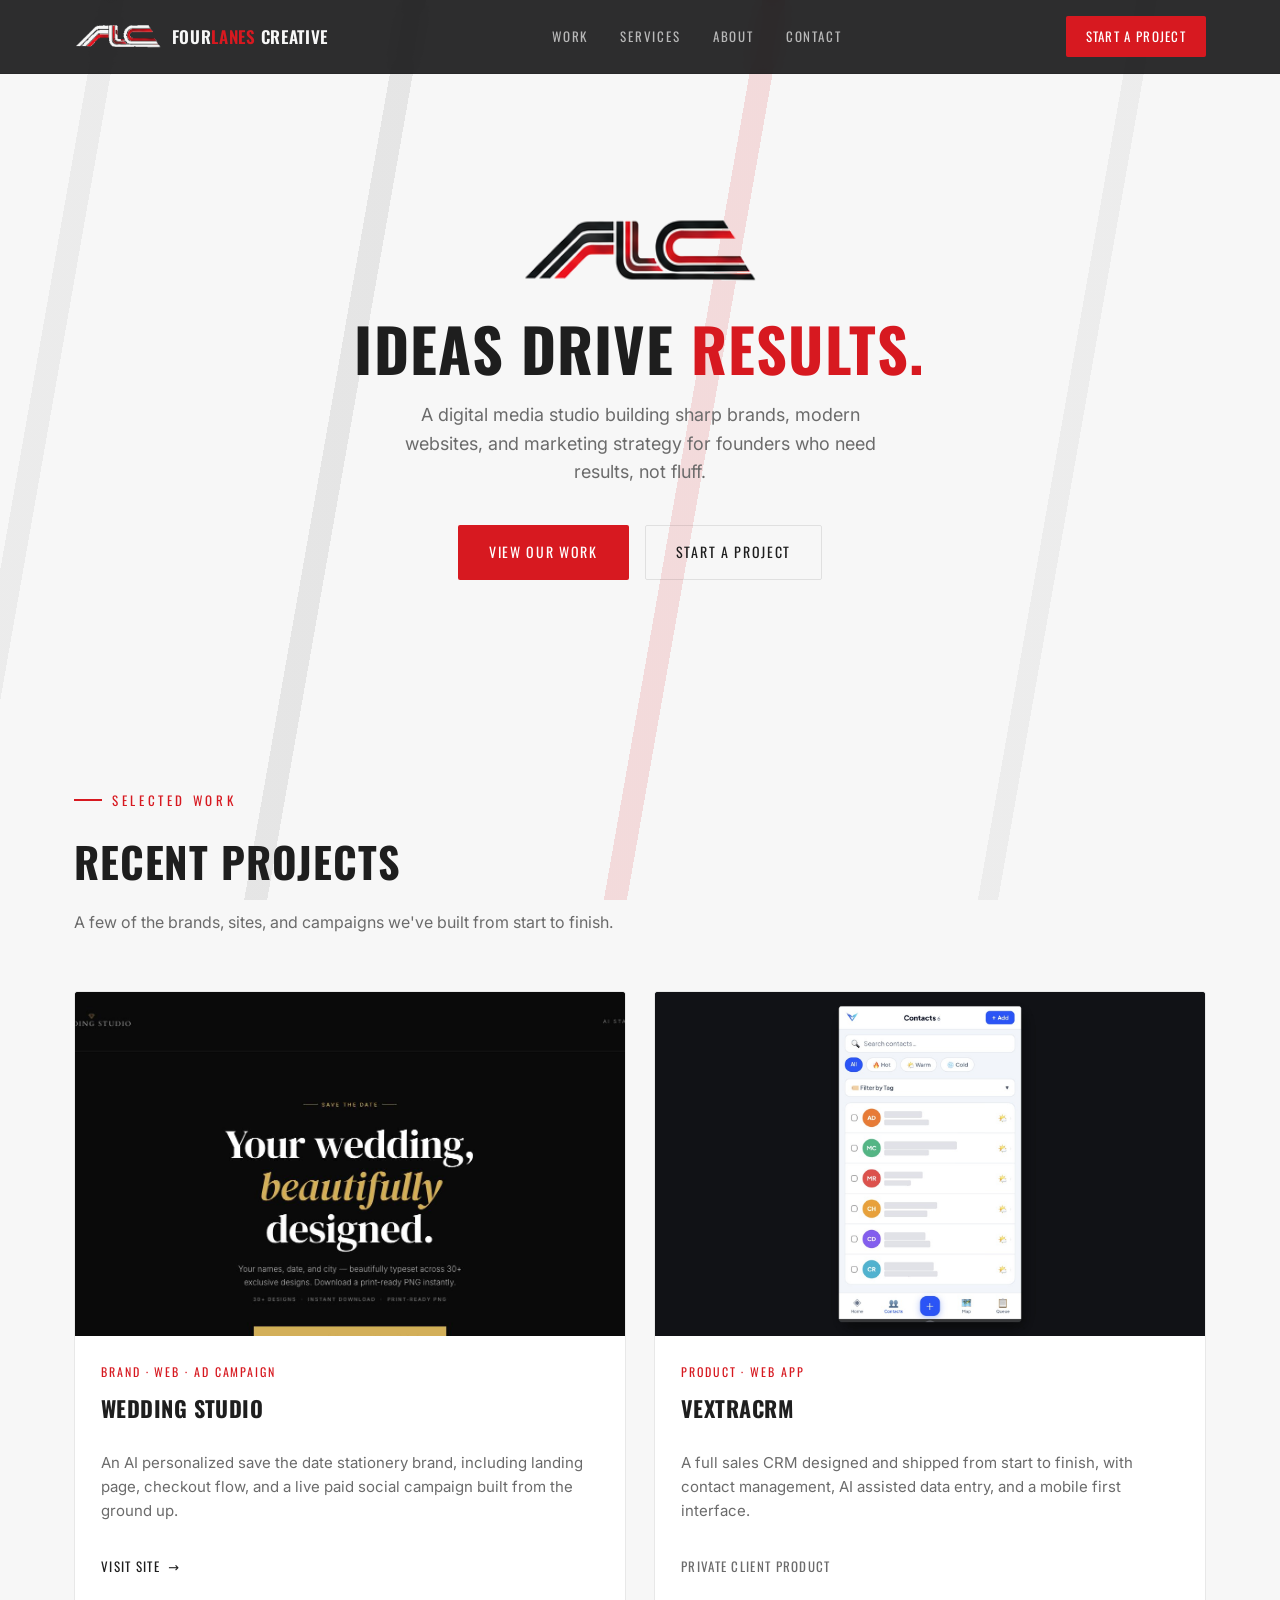
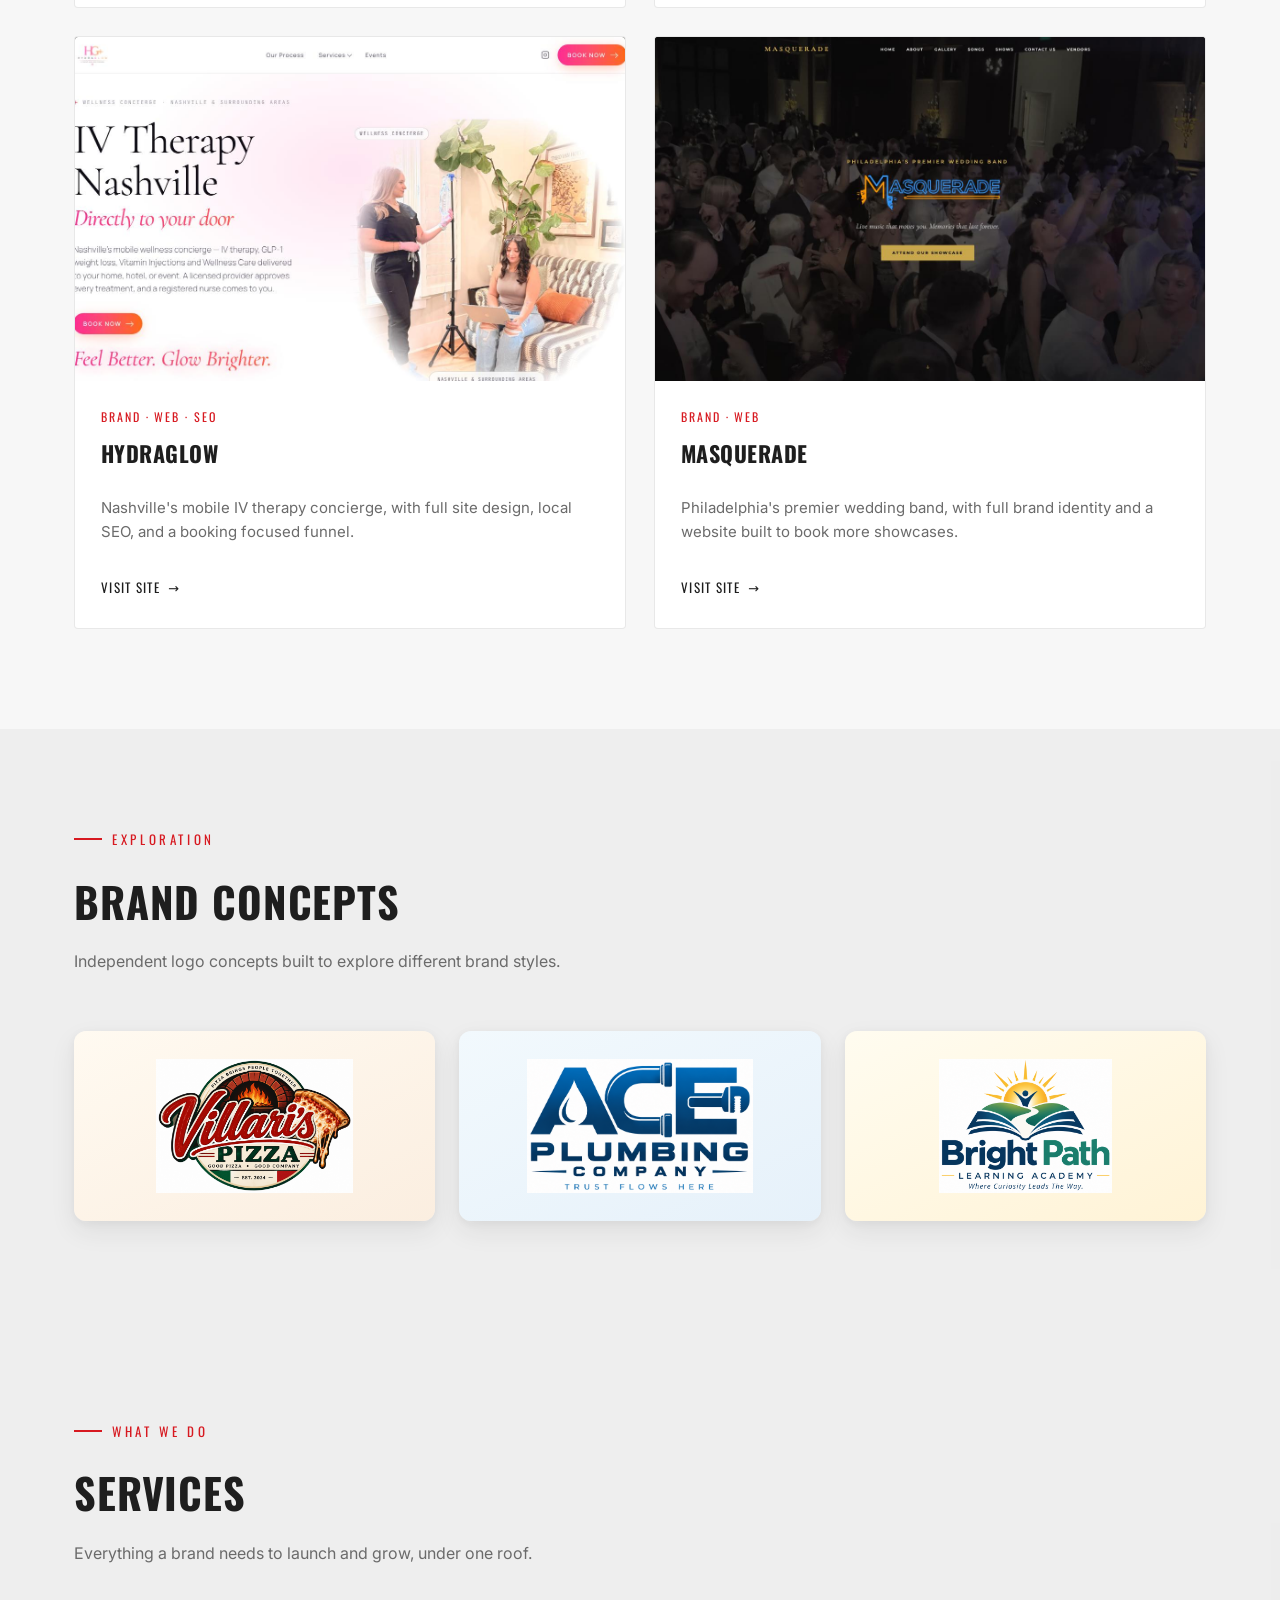
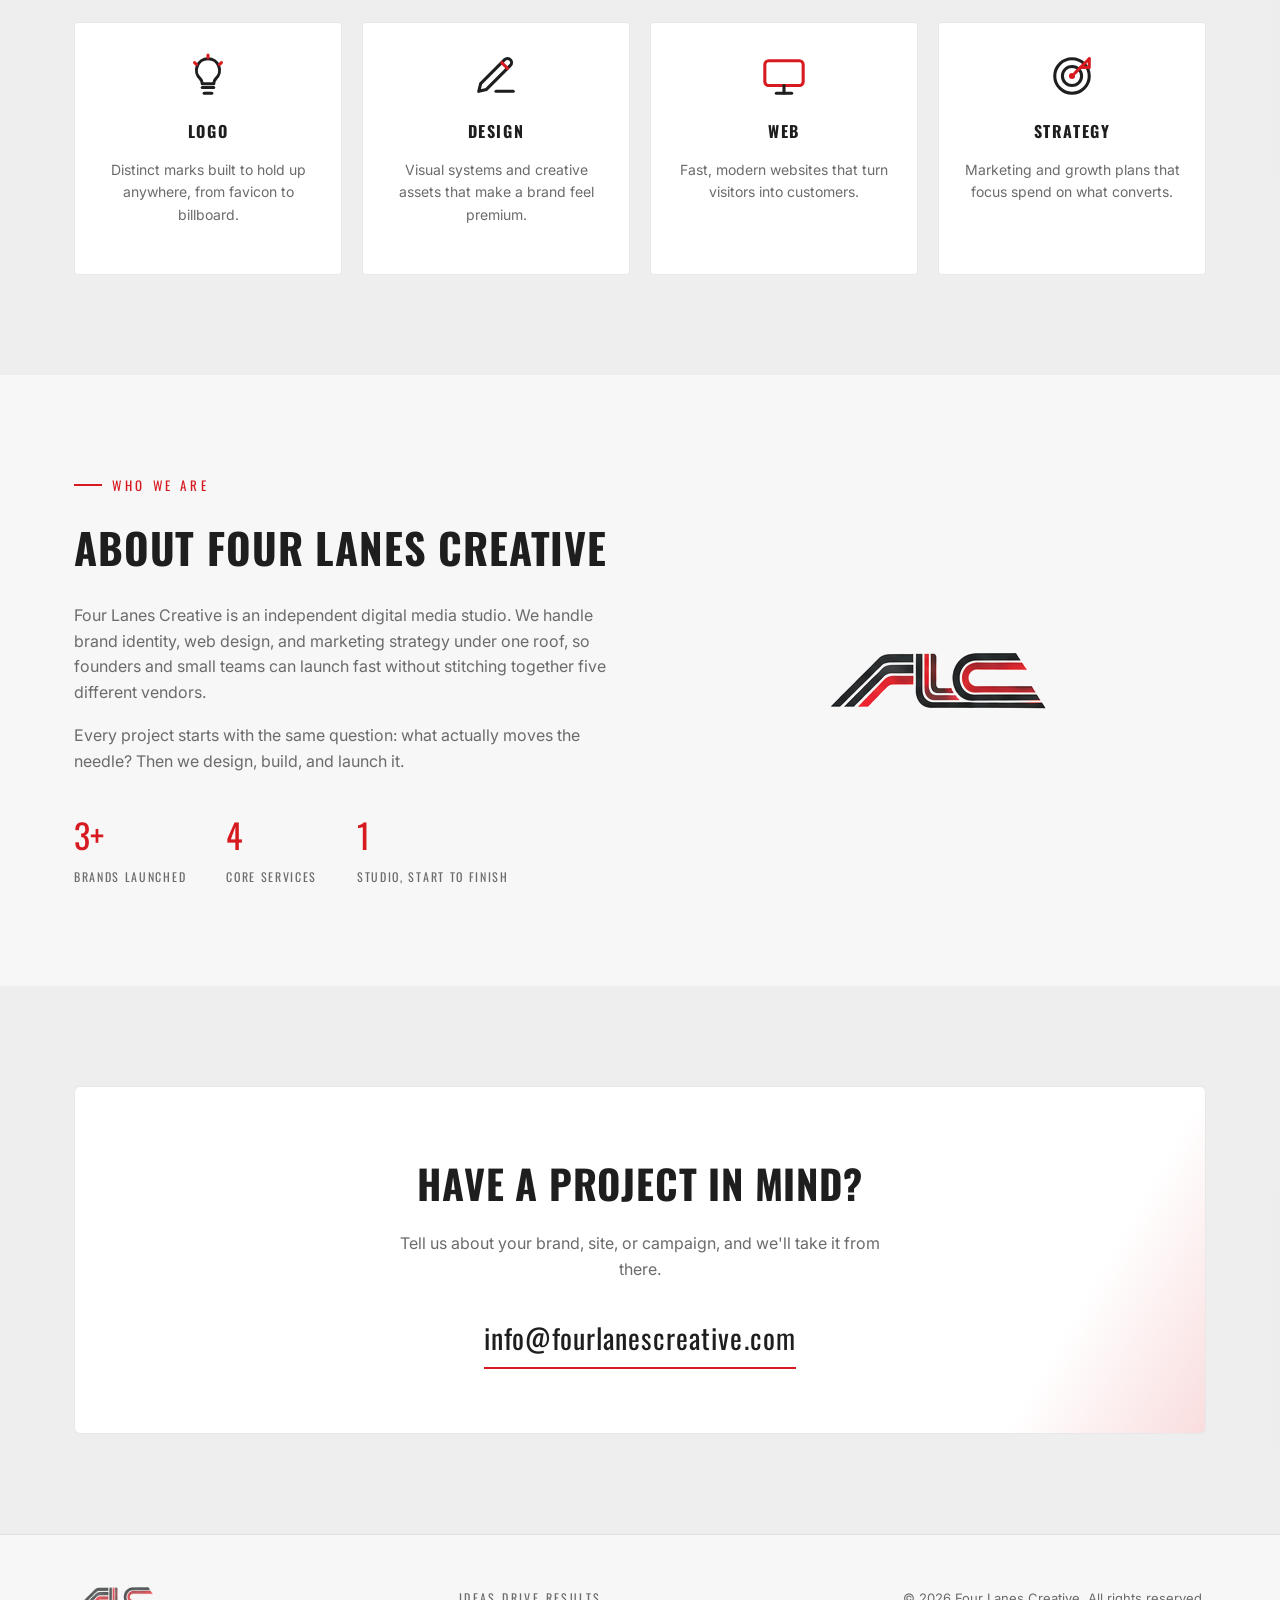
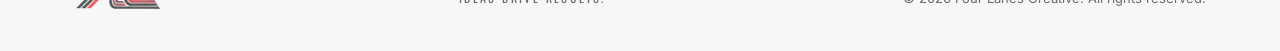
==== index.html @ 7993bea5 "Initial commit: Four Lanes Creative marketing site Static single-page site for the Four Lanes Creati" ====
<!doctype html>
<html lang="en">
<head>
<meta charset="utf-8">
<title>Four Lanes Creative | Brand, Web &amp; Strategy Studio</title>
<meta name="viewport" content="width=device-width,initial-scale=1">
<meta name="description" content="Four Lanes Creative is a digital media studio building sharp brands, modern websites, and marketing strategy that converts, with logo, design, web, and strategy under one roof.">
<link rel="canonical" href="https://fourlanescreative.com/">

<link rel="icon" type="image/png" sizes="512x512" href="/assets/brand/favicon-512.png">
<link rel="icon" type="image/png" sizes="32x32" href="/assets/brand/favicon-32.png">
<link rel="icon" type="image/png" sizes="16x16" href="/assets/brand/favicon-16.png">
<link rel="apple-touch-icon" sizes="180x180" href="/assets/brand/favicon-180.png">

<!-- Open Graph / Facebook, Instagram, iMessage, WhatsApp -->
<meta property="og:type" content="website">
<meta property="og:url" content="https://fourlanescreative.com/">
<meta property="og:site_name" content="Four Lanes Creative">
<meta property="og:title" content="Four Lanes Creative | Brand, Web &amp; Strategy Studio">
<meta property="og:description" content="Ideas drive results. Brand identity, web design, and marketing strategy from a studio built to move fast.">
<meta property="og:image" content="https://fourlanescreative.com/assets/brand/og-share-card.png">
<meta property="og:image:width" content="1200">
<meta property="og:image:height" content="630">
<meta property="og:image:alt" content="Four Lanes Creative. Ideas Drive Results.">
<meta property="og:locale" content="en_US">

<!-- Twitter / X -->
<meta name="twitter:card" content="summary_large_image">
<meta name="twitter:title" content="Four Lanes Creative | Brand, Web &amp; Strategy Studio">
<meta name="twitter:description" content="Ideas drive results. Brand identity, web design, and marketing strategy from a studio built to move fast.">
<meta name="twitter:image" content="https://fourlanescreative.com/assets/brand/og-share-card.png">
<meta name="twitter:image:alt" content="Four Lanes Creative. Ideas Drive Results.">

<script type="application/ld+json">
{
  "@context": "https://schema.org",
  "@type": "ProfessionalService",
  "@id": "https://fourlanescreative.com/#business",
  "name": "Four Lanes Creative",
  "description": "Digital media studio offering brand identity, web design, and marketing strategy.",
  "url": "https://fourlanescreative.com/",
  "logo": "https://fourlanescreative.com/assets/brand/flc-hero-lockup.png",
  "image": "https://fourlanescreative.com/assets/brand/og-share-card.png",
  "email": "info@fourlanescreative.com",
  "areaServed": "US",
  "sameAs": []
}
</script>

<link rel="preconnect" href="https://fonts.googleapis.com">
<link rel="preconnect" href="https://fonts.gstatic.com" crossorigin>
<link href="https://fonts.googleapis.com/css2?family=Oswald:wght@400;500;600;700&family=Inter:wght@400;500;600&display=swap" rel="stylesheet">

<style>
  :root{
    --bg:#f7f7f7;
    --bg-alt:#ededed;
    --card:#ffffff;
    --red:#d71920;
    --red-dark:#9e1218;
    --silver:#6b6b6b;
    --silver-light:#1e1e1e;
    --text:#1e1e1e;
    --muted:#6b6b6b;
    --border:rgba(0,0,0,0.09);
  }
  *{box-sizing:border-box;}
  html{scroll-behavior:smooth;}
  body{
    margin:0;
    background:var(--bg);
    color:var(--text);
    font-family:'Inter',system-ui,sans-serif;
    line-height:1.6;
    -webkit-font-smoothing:antialiased;
  }
  .site-lanes{
    position:fixed;inset:0;z-index:0;pointer-events:none;
    background:linear-gradient(
      100deg,
      transparent 0%, transparent 7%,
      rgba(30,30,30,0.05) 7%, rgba(30,30,30,0.05) 8.6%,
      transparent 8.6%, transparent 28%,
      rgba(30,30,30,0.08) 28%, rgba(30,30,30,0.08) 29.6%,
      transparent 29.6%, transparent 53%,
      rgba(215,25,32,0.13) 53%, rgba(215,25,32,0.13) 54.6%,
      transparent 54.6%, transparent 79%,
      rgba(107,107,107,0.07) 79%, rgba(107,107,107,0.07) 80.4%,
      transparent 80.4%, transparent 100%
    );
  }
  header.nav, section, footer{position:relative;z-index:1;}
  h1,h2,h3,.display{
    font-family:'Oswald',system-ui,sans-serif;
    text-transform:uppercase;
    letter-spacing:0.02em;
    margin:0;
  }
  a{color:inherit;text-decoration:none;}
  img{max-width:100%;display:block;}
  .wrap{max-width:1180px;margin:0 auto;padding:0 24px;}
  .eyebrow{
    display:flex;align-items:center;gap:10px;
    font-family:'Oswald',system-ui,sans-serif;
    font-size:13px;letter-spacing:0.28em;
    color:var(--red);text-transform:uppercase;
    margin-bottom:18px;
  }
  .eyebrow::before{content:"";width:28px;height:2px;background:var(--red);display:block;}

  /* nav */
  header.nav{
    position:sticky;top:0;z-index:50;
    background:rgba(10,10,11,0.85);
    backdrop-filter:blur(10px);
    border-bottom:1px solid var(--border);
  }
  .nav-inner{
    max-width:1180px;margin:0 auto;padding:16px 24px;
    display:flex;align-items:center;justify-content:space-between;
  }
  .nav-logo{display:flex;align-items:center;gap:10px;}
  .nav-logo img{height:26px;width:auto;}
  .nav-logo-text{
    font-family:'Oswald',system-ui,sans-serif;
    font-size:17px;letter-spacing:0.04em;font-weight:600;
    color:#f7f7f7;white-space:nowrap;
  }
  .nav-logo-text .accent{color:var(--red);}
  .nav-links{display:flex;gap:32px;list-style:none;margin:0;padding:0;}
  .nav-links a{
    font-family:'Oswald',system-ui,sans-serif;
    font-size:13px;letter-spacing:0.14em;text-transform:uppercase;
    color:#b8b8b8;transition:color .2s;
  }
  .nav-links a:hover{color:#f7f7f7;}
  .nav-cta{
    font-family:'Oswald',system-ui,sans-serif;
    font-size:13px;letter-spacing:0.1em;text-transform:uppercase;
    background:var(--red);color:#fff;padding:10px 20px;border-radius:2px;
    transition:background .2s;
  }
  .nav-cta:hover{background:var(--red-dark);}
  .nav-toggle{display:none;background:none;border:0;color:#f7f7f7;font-size:26px;cursor:pointer;}

  /* hero */
  .hero{
    position:relative;overflow:hidden;
    padding:140px 24px 110px;
    text-align:center;
  }
  .hero-inner{position:relative;max-width:640px;margin:0 auto;}
  .hero img.mark{height:72px;width:auto;margin:0 auto 30px;}
  .hero h1{
    font-size:clamp(36px,6vw,60px);
    line-height:1.05;
    color:var(--silver-light);
  }
  .hero h1 .accent{color:var(--red);}
  .hero p.sub{
    font-size:18px;color:var(--muted);
    max-width:520px;margin:22px auto 0;
  }
  .hero-ctas{display:flex;gap:16px;justify-content:center;margin-top:38px;flex-wrap:wrap;}
  .btn{
    font-family:'Oswald',system-ui,sans-serif;
    font-size:14px;letter-spacing:0.12em;text-transform:uppercase;
    padding:15px 30px;border-radius:2px;
    display:inline-block;transition:all .2s;
    border:1px solid transparent;
  }
  .btn-primary{background:var(--red);color:#fff;}
  .btn-primary:hover{background:var(--red-dark);}
  .btn-ghost{border-color:var(--border);color:var(--text);}
  .btn-ghost:hover{border-color:var(--silver);}

  /* generic section */
  section{padding:100px 0;}
  section.alt{background:rgba(237,237,237,0.9);}
  .section-head{max-width:640px;margin-bottom:56px;}
  .section-head h2{font-size:clamp(28px,4vw,42px);color:var(--silver-light);}
  .section-head p{color:var(--muted);font-size:16px;margin-top:14px;}
  .divider{
    height:2px;width:90px;
    background:linear-gradient(90deg,var(--red),var(--silver));
    margin:0 0 56px;
  }

  /* work */
  .work-grid{display:grid;grid-template-columns:repeat(2,1fr);gap:28px;}
  .work-card{
    background:var(--card);border:1px solid var(--border);
    border-radius:4px;overflow:hidden;
    transition:transform .25s, border-color .25s;
    display:flex;flex-direction:column;
  }
  .work-card:hover{transform:translateY(-6px);border-color:rgba(215,25,32,0.4);}
  .work-thumb{aspect-ratio:16/10;overflow:hidden;background:#000;}
  .work-thumb img{width:100%;height:100%;object-fit:cover;object-position:top;transition:transform .4s;}
  .work-card:hover .work-thumb img{transform:scale(1.05);}
  .work-body{padding:26px 26px 30px;flex:1;display:flex;flex-direction:column;}
  .work-tag{
    font-family:'Oswald',system-ui,sans-serif;
    font-size:12px;letter-spacing:0.16em;text-transform:uppercase;
    color:var(--red);margin-bottom:10px;
  }
  .work-body h3{font-size:22px;color:var(--silver-light);margin-bottom:10px;}
  .work-body p{color:var(--muted);font-size:15px;flex:1;}
  .work-link{
    margin-top:18px;font-family:'Oswald',system-ui,sans-serif;
    font-size:13px;letter-spacing:0.1em;text-transform:uppercase;
    color:var(--text);display:inline-flex;align-items:center;gap:8px;
  }
  .work-link .arrow{transition:transform .2s;}
  .work-card:hover .work-link .arrow{transform:translateX(4px);}

  /* concept work */
  .concepts-grid{display:grid;grid-template-columns:repeat(3,1fr);gap:24px;}
  .concept-card{
    border-radius:12px;
    padding:28px;
    display:flex;align-items:center;justify-content:center;
    height:190px;
    box-shadow:0 10px 26px rgba(30,30,30,0.08), 0 2px 8px rgba(30,30,30,0.05);
    transition:box-shadow .25s, transform .25s;
  }
  .concept-card:hover{
    transform:translateY(-5px);
    box-shadow:0 16px 34px rgba(30,30,30,0.12), 0 4px 10px rgba(30,30,30,0.06);
  }
  .concept-card img{max-width:100%;max-height:100%;object-fit:contain;}
  .concept-card-villaris{background:linear-gradient(155deg,#fffaf1,#fbeee0);}
  .concept-card-ace{background:linear-gradient(155deg,#f2f9fd,#e6f1fa);}
  .concept-card-brightpath{background:linear-gradient(155deg,#fffcf0,#fff3d6);}

  /* services */
  .services-grid{display:grid;grid-template-columns:repeat(4,1fr);gap:20px;}
  .service-card{
    background:var(--card);border:1px solid var(--border);border-radius:4px;
    padding:30px 20px 34px;text-align:center;
    transition:border-color .25s, transform .25s;
  }
  .service-card:hover{border-color:rgba(215,25,32,0.4);transform:translateY(-4px);}
  .service-card svg{width:46px;height:46px;margin:0 auto 20px;display:block;}
  .service-card h3{
    font-size:16px;letter-spacing:0.1em;
    color:var(--silver-light);margin-bottom:12px;
  }
  .service-card p{color:var(--muted);font-size:14px;}

  /* about */
  .about-grid{display:grid;grid-template-columns:1fr 1fr;gap:60px;align-items:center;}
  .about-copy p{color:var(--muted);font-size:16px;margin:0 0 18px;}
  .about-copy p:last-child{margin-bottom:0;}
  .about-mark{display:flex;justify-content:center;}
  .about-mark img{max-width:280px;opacity:0.92;}
  .stat-row{display:flex;gap:40px;margin-top:34px;}
  .stat-row div{font-family:'Oswald',system-ui,sans-serif;}
  .stat-num{font-size:34px;color:var(--red);}
  .stat-label{font-size:12px;letter-spacing:0.14em;text-transform:uppercase;color:var(--muted);margin-top:4px;}

  /* contact */
  .contact-box{
    background:var(--card);border:1px solid var(--border);border-radius:6px;
    padding:64px 40px;text-align:center;
    position:relative;overflow:hidden;
  }
  .contact-box::before{
    content:"";position:absolute;inset:0;
    background:linear-gradient(120deg, transparent 85%, rgba(215,25,32,0.15) 100%);
    pointer-events:none;
  }
  .contact-box h2{font-size:clamp(28px,4vw,40px);color:var(--silver-light);position:relative;}
  .contact-box p{color:var(--muted);max-width:480px;margin:16px auto 34px;position:relative;}
  .contact-email{
    font-family:'Oswald',system-ui,sans-serif;
    font-size:clamp(20px,3vw,28px);letter-spacing:0.04em;
    color:var(--text);border-bottom:2px solid var(--red);padding-bottom:6px;
    position:relative;display:inline-block;
  }

  /* footer */
  footer{padding:50px 0 40px;border-top:1px solid var(--border);}
  .footer-inner{display:flex;align-items:center;justify-content:space-between;flex-wrap:wrap;gap:20px;}
  .footer-inner img{height:26px;opacity:0.7;}
  .footer-tagline{
    font-family:'Oswald',system-ui,sans-serif;
    font-size:12px;letter-spacing:0.2em;text-transform:uppercase;color:var(--muted);
  }
  .footer-copy{font-size:13px;color:var(--muted);}

  @media (max-width:900px){
    .work-grid{grid-template-columns:1fr;}
    .services-grid{grid-template-columns:repeat(2,1fr);}
    .about-grid{grid-template-columns:1fr;}
    .about-mark{order:-1;}
    .about-mark img{max-width:180px;}
  }
  @media (max-width:720px){
    .nav-links, .nav-cta{display:none;}
    .nav-toggle{display:block;}
    section{padding:70px 0;}
    .hero{padding:90px 24px 70px;}
  }
  @media (max-width:520px){
    .services-grid{grid-template-columns:1fr 1fr;gap:14px;}
    .service-card{padding:22px 12px 26px;}
  }
</style>
</head>
<body>
<div class="site-lanes" aria-hidden="true"></div>

<header class="nav">
  <div class="nav-inner">
    <a href="#" class="nav-logo">
      <img src="assets/brand/flc-symbol-white.png" alt="">
      <span class="nav-logo-text">FOUR<span class="accent">LANES</span> CREATIVE</span>
    </a>
    <ul class="nav-links">
      <li><a href="#work">Work</a></li>
      <li><a href="#services">Services</a></li>
      <li><a href="#about">About</a></li>
      <li><a href="#contact">Contact</a></li>
    </ul>
    <a href="#contact" class="nav-cta">Start a Project</a>
    <button class="nav-toggle" aria-label="Menu">&#9776;</button>
  </div>
</header>

<section class="hero">
  <div class="hero-inner">
    <img class="mark" src="assets/brand/flc-symbol-ink.png" alt="FLC">
    <h1>Ideas Drive <span class="accent">Results.</span></h1>
    <p class="sub">A digital media studio building sharp brands, modern websites, and marketing strategy for founders who need results, not fluff.</p>
    <div class="hero-ctas">
      <a href="#work" class="btn btn-primary">View Our Work</a>
      <a href="#contact" class="btn btn-ghost">Start a Project</a>
    </div>
  </div>
</section>

<section id="work">
  <div class="wrap">
    <div class="section-head">
      <div class="eyebrow">Selected Work</div>
      <h2>Recent Projects</h2>
      <p>A few of the brands, sites, and campaigns we've built from start to finish.</p>
    </div>

    <div class="work-grid">
      <div class="work-card">
        <div class="work-thumb"><img src="assets/work/phillyvows.jpg" alt="Wedding Studio landing page"></div>
        <div class="work-body">
          <div class="work-tag">Brand &middot; Web &middot; Ad Campaign</div>
          <h3>Wedding Studio</h3>
          <p>An AI personalized save the date stationery brand, including landing page, checkout flow, and a live paid social campaign built from the ground up.</p>
          <a href="https://www.weddingstudio.design" target="_blank" rel="noopener" class="work-link">Visit Site <span class="arrow">&rarr;</span></a>
        </div>
      </div>

      <div class="work-card">
        <div class="work-thumb"><img src="assets/work/vextracrm.jpg" alt="VextraCRM mobile contacts interface"></div>
        <div class="work-body">
          <div class="work-tag">Product &middot; Web App</div>
          <h3>VextraCRM</h3>
          <p>A full sales CRM designed and shipped from start to finish, with contact management, AI assisted data entry, and a mobile first interface.</p>
          <span class="work-link" style="color:var(--muted);">Private Client Product</span>
        </div>
      </div>

      <div class="work-card">
        <div class="work-thumb"><img src="assets/work/hydraglow.jpg" alt="HydraGlow website"></div>
        <div class="work-body">
          <div class="work-tag">Brand &middot; Web &middot; SEO</div>
          <h3>HydraGlow</h3>
          <p>Nashville's mobile IV therapy concierge, with full site design, local SEO, and a booking focused funnel.</p>
          <a href="https://hydraglownash.com" target="_blank" rel="noopener" class="work-link">Visit Site <span class="arrow">&rarr;</span></a>
        </div>
      </div>

      <div class="work-card">
        <div class="work-thumb"><img src="assets/work/masquerade.jpg" alt="Masquerade wedding band website"></div>
        <div class="work-body">
          <div class="work-tag">Brand &middot; Web</div>
          <h3>Masquerade</h3>
          <p>Philadelphia's premier wedding band, with full brand identity and a website built to book more showcases.</p>
          <a href="https://thisismasquerade.com" target="_blank" rel="noopener" class="work-link">Visit Site <span class="arrow">&rarr;</span></a>
        </div>
      </div>
    </div>
  </div>
</section>

<section id="concepts" class="alt">
  <div class="wrap">
    <div class="section-head">
      <div class="eyebrow">Exploration</div>
      <h2>Brand Concepts</h2>
      <p>Independent logo concepts built to explore different brand styles.</p>
    </div>

    <div class="concepts-grid">
      <div class="concept-card concept-card-villaris">
        <img src="assets/concepts/villaris.png" alt="Villari's Pizza logo concept">
      </div>
      <div class="concept-card concept-card-ace">
        <img src="assets/concepts/ace-plumbing.png" alt="Ace Plumbing Company logo concept">
      </div>
      <div class="concept-card concept-card-brightpath">
        <img src="assets/concepts/bright-path.png" alt="Bright Path Learning Academy logo concept">
      </div>
    </div>
  </div>
</section>

<section id="services" class="alt">
  <div class="wrap">
    <div class="section-head">
      <div class="eyebrow">What We Do</div>
      <h2>Services</h2>
      <p>Everything a brand needs to launch and grow, under one roof.</p>
    </div>

    <div class="services-grid">
      <div class="service-card">
        <svg viewBox="0 0 24 24" fill="none" stroke="#1e1e1e" stroke-width="1.6" stroke-linecap="round" stroke-linejoin="round" aria-hidden="true">
          <path d="M9 18h6"/>
          <path d="M10 21h4"/>
          <path d="M12 3a6 6 0 0 0-4 10.5c.6.6 1 1.4 1 2.5h6c0-1.1.4-1.9 1-2.5A6 6 0 0 0 12 3Z"/>
          <g stroke="#d71920">
            <path d="M12 1v1.4"/>
            <path d="M5 5l1 1"/>
            <path d="M19 5l-1 1"/>
          </g>
        </svg>
        <h3>Logo</h3>
        <p>Distinct marks built to hold up anywhere, from favicon to billboard.</p>
      </div>
      <div class="service-card">
        <svg viewBox="0 0 24 24" fill="none" stroke="#1e1e1e" stroke-width="1.6" stroke-linecap="round" stroke-linejoin="round" aria-hidden="true">
          <path d="M12 20h9"/>
          <path d="M16.5 3.5a2.1 2.1 0 0 1 3 3L7 19l-4 1 1-4Z"/>
          <path d="M15 5l3 3" stroke="#d71920"/>
        </svg>
        <h3>Design</h3>
        <p>Visual systems and creative assets that make a brand feel premium.</p>
      </div>
      <div class="service-card">
        <svg viewBox="0 0 24 24" fill="none" stroke-width="1.6" stroke-linecap="round" stroke-linejoin="round" aria-hidden="true">
          <rect x="2" y="4" width="20" height="13" rx="2" stroke="#d71920"/>
          <path d="M8 21h8" stroke="#1e1e1e"/>
          <path d="M12 17v4" stroke="#1e1e1e"/>
        </svg>
        <h3>Web</h3>
        <p>Fast, modern websites that turn visitors into customers.</p>
      </div>
      <div class="service-card">
        <svg viewBox="0 0 24 24" fill="none" stroke-linecap="round" stroke-linejoin="round" aria-hidden="true">
          <circle cx="12" cy="12" r="9" stroke="#1e1e1e" stroke-width="1.6"/>
          <circle cx="12" cy="12" r="5" stroke="#1e1e1e" stroke-width="1.6"/>
          <circle cx="12" cy="12" r="1.6" fill="#d71920" stroke="none"/>
          <path d="M21 3l-7.5 7.5" stroke="#d71920" stroke-width="1.6"/>
          <path d="M21 3v4.5h-4.5" stroke="#d71920" stroke-width="1.6"/>
        </svg>
        <h3>Strategy</h3>
        <p>Marketing and growth plans that focus spend on what converts.</p>
      </div>
    </div>
  </div>
</section>

<section id="about">
  <div class="wrap">
    <div class="about-grid">
      <div class="about-copy">
        <div class="eyebrow">Who We Are</div>
        <h2 style="font-size:clamp(28px,4vw,42px);color:var(--silver-light);margin-bottom:22px;">About Four Lanes Creative</h2>
        <p>Four Lanes Creative is an independent digital media studio. We handle brand identity, web design, and marketing strategy under one roof, so founders and small teams can launch fast without stitching together five different vendors.</p>
        <p>Every project starts with the same question: what actually moves the needle? Then we design, build, and launch it.</p>
        <div class="stat-row">
          <div>
            <div class="stat-num">3+</div>
            <div class="stat-label">Brands Launched</div>
          </div>
          <div>
            <div class="stat-num">4</div>
            <div class="stat-label">Core Services</div>
          </div>
          <div>
            <div class="stat-num">1</div>
            <div class="stat-label">Studio, Start to Finish</div>
          </div>
        </div>
      </div>
      <div class="about-mark">
        <img src="assets/brand/flc-symbol-ink.png" alt="FLC symbol">
      </div>
    </div>
  </div>
</section>

<section id="contact" class="alt">
  <div class="wrap">
    <div class="contact-box">
      <h2>Have a project in mind?</h2>
      <p>Tell us about your brand, site, or campaign, and we'll take it from there.</p>
      <a href="mailto:info@fourlanescreative.com" class="contact-email">info@fourlanescreative.com</a>
    </div>
  </div>
</section>

<footer>
  <div class="wrap footer-inner">
    <img src="assets/brand/flc-symbol-ink.png" alt="FLC">
    <div class="footer-tagline">Ideas Drive Results.</div>
    <div class="footer-copy">&copy; 2026 Four Lanes Creative. All rights reserved.</div>
  </div>
</footer>

</body>
</html>
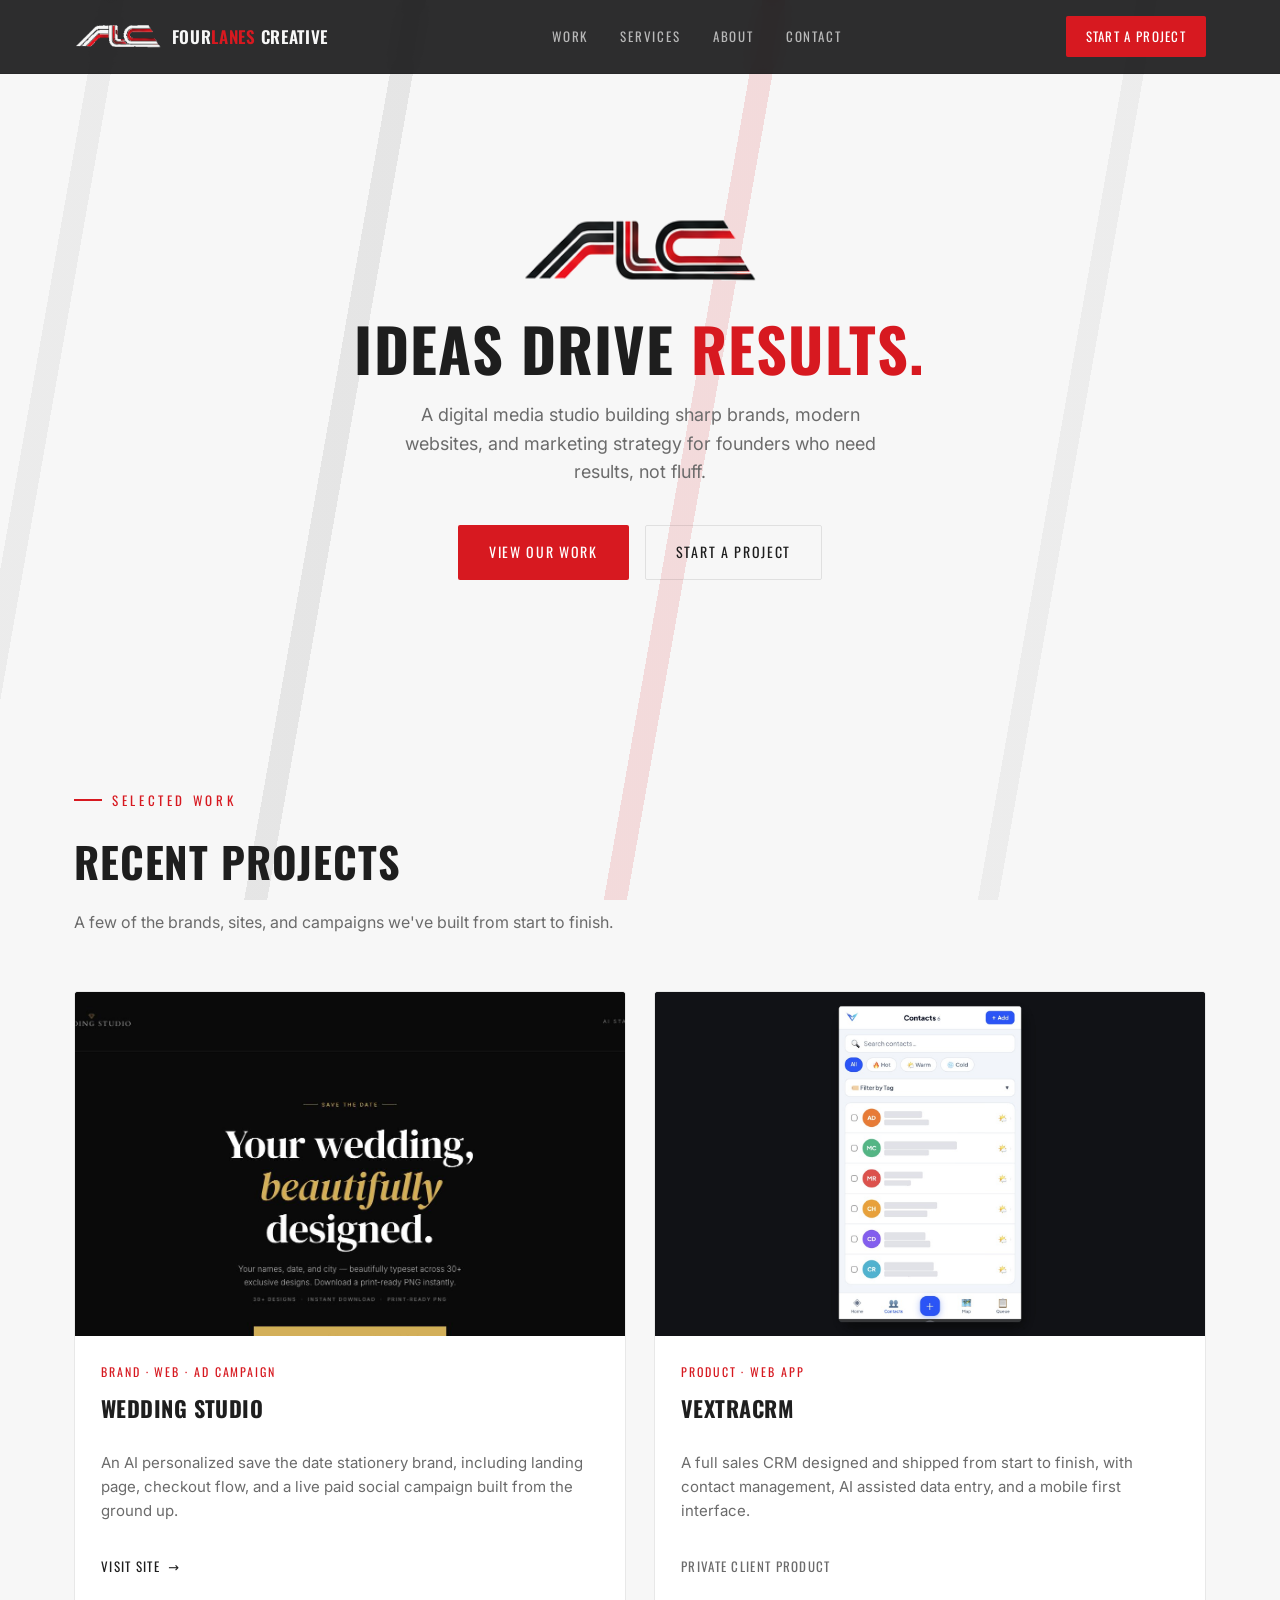
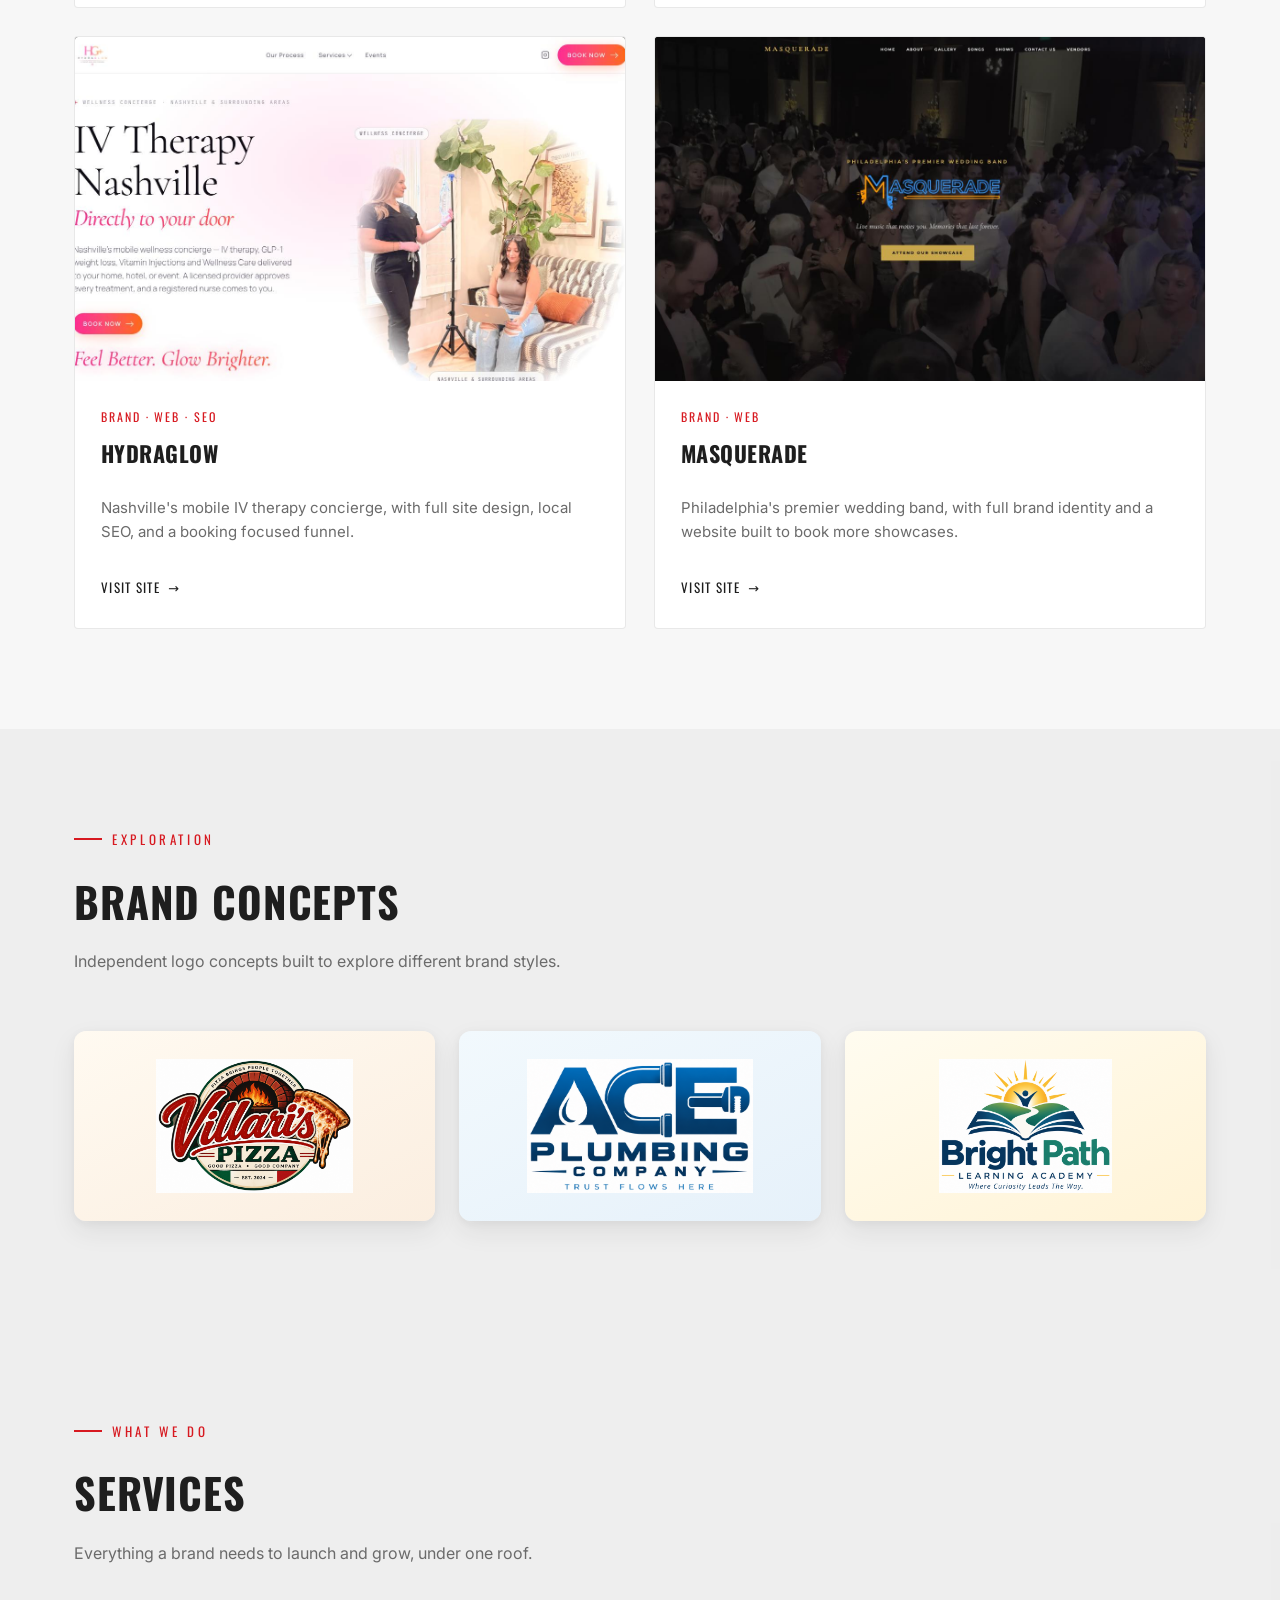
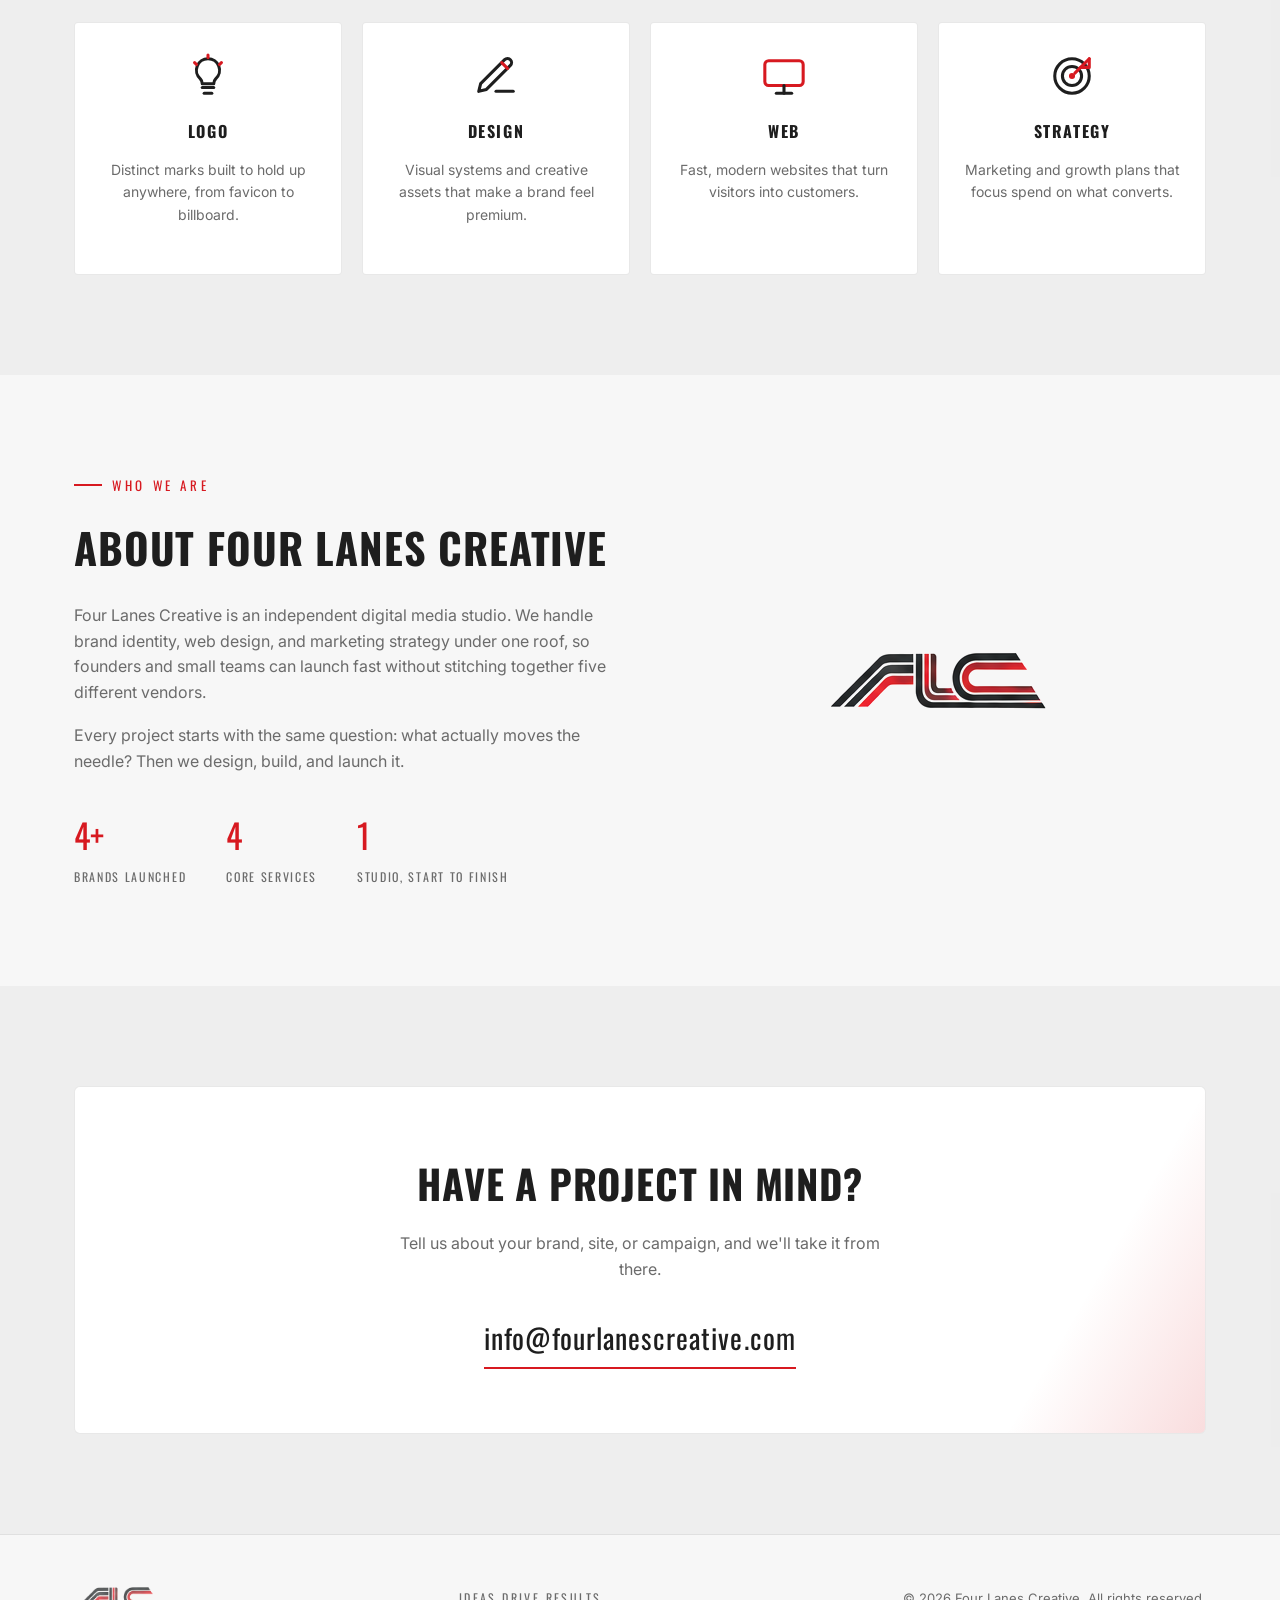
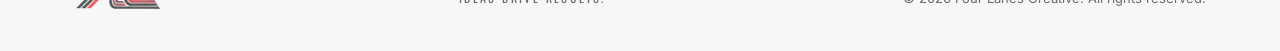
==== commit dcb5ca06: "Update brands launched stat to 4+ Co-Authored-By: Claude Sonnet 5 <noreply@anthropic.com>" ====
--- a/index.html
+++ b/index.html
@@ -480,7 +480,7 @@
         <p>Every project starts with the same question: what actually moves the needle? Then we design, build, and launch it.</p>
         <div class="stat-row">
           <div>
-            <div class="stat-num">3+</div>
+            <div class="stat-num">4+</div>
             <div class="stat-label">Brands Launched</div>
           </div>
           <div>
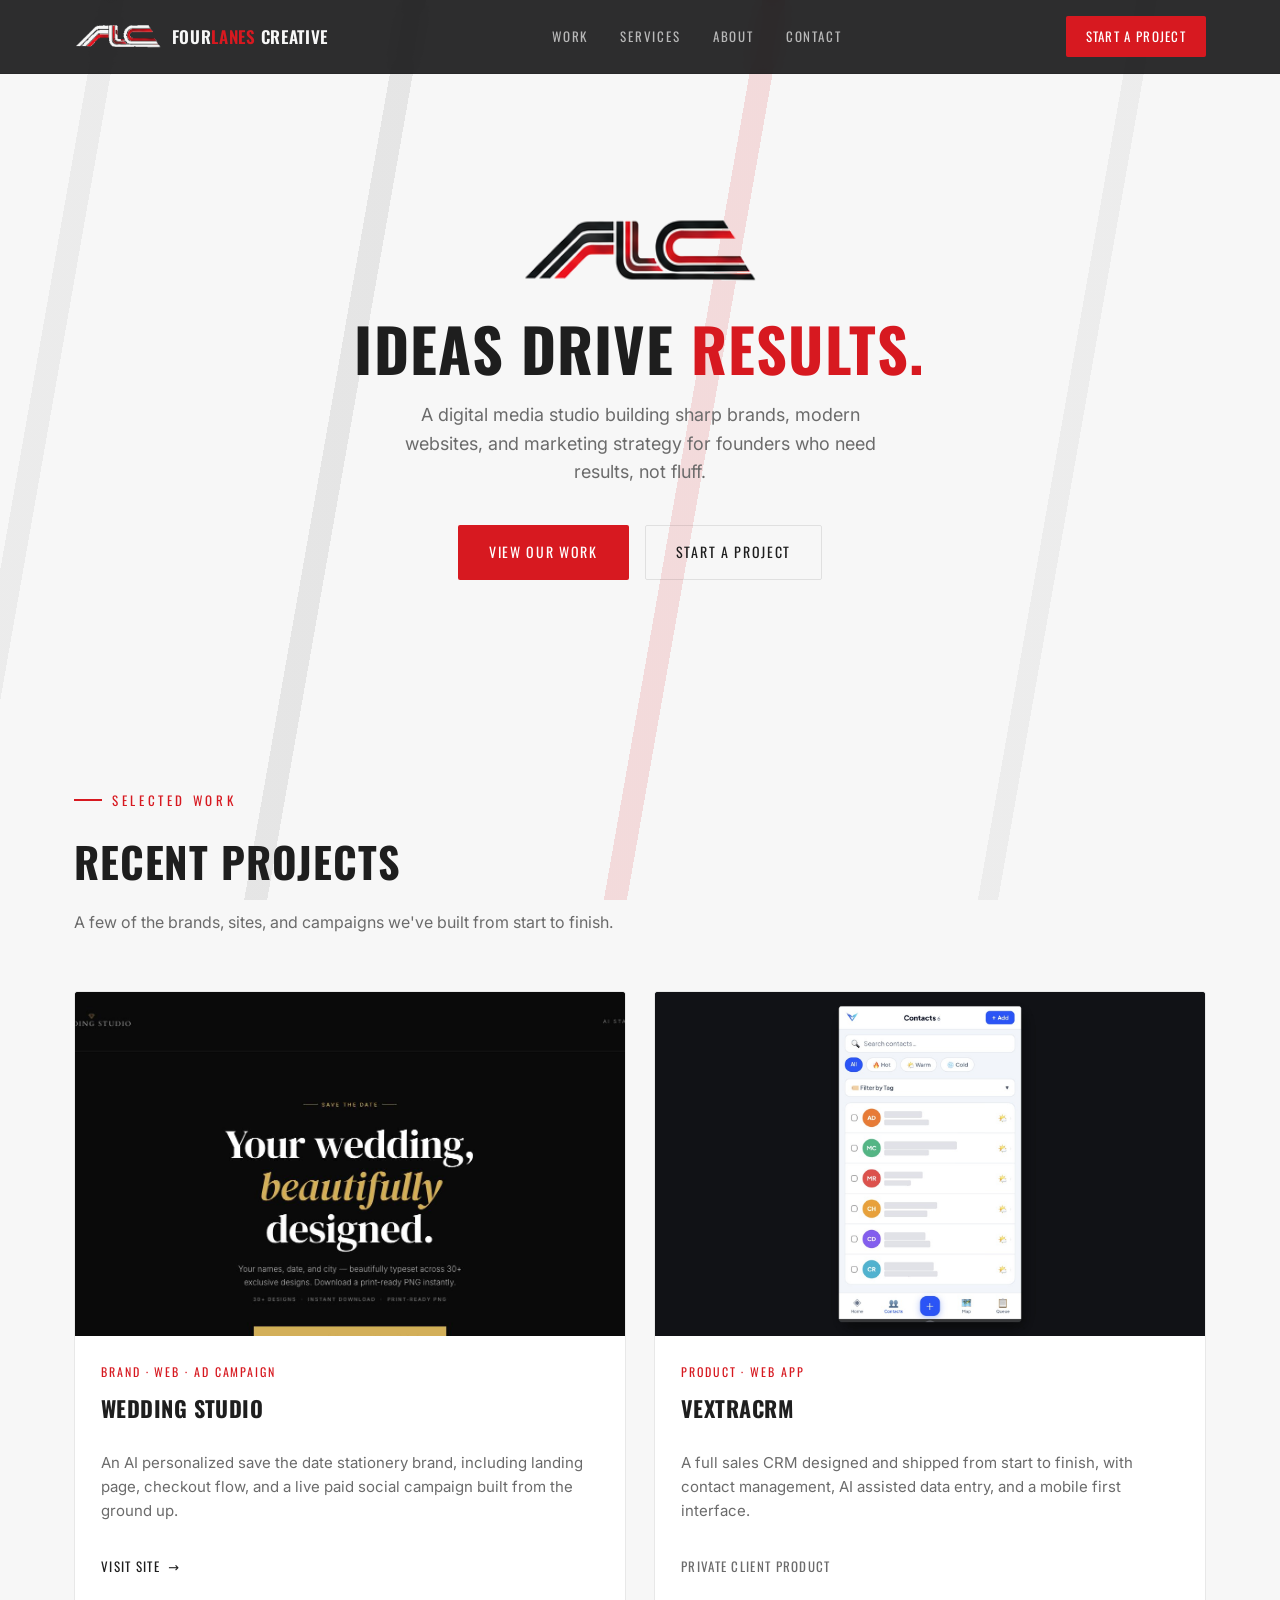
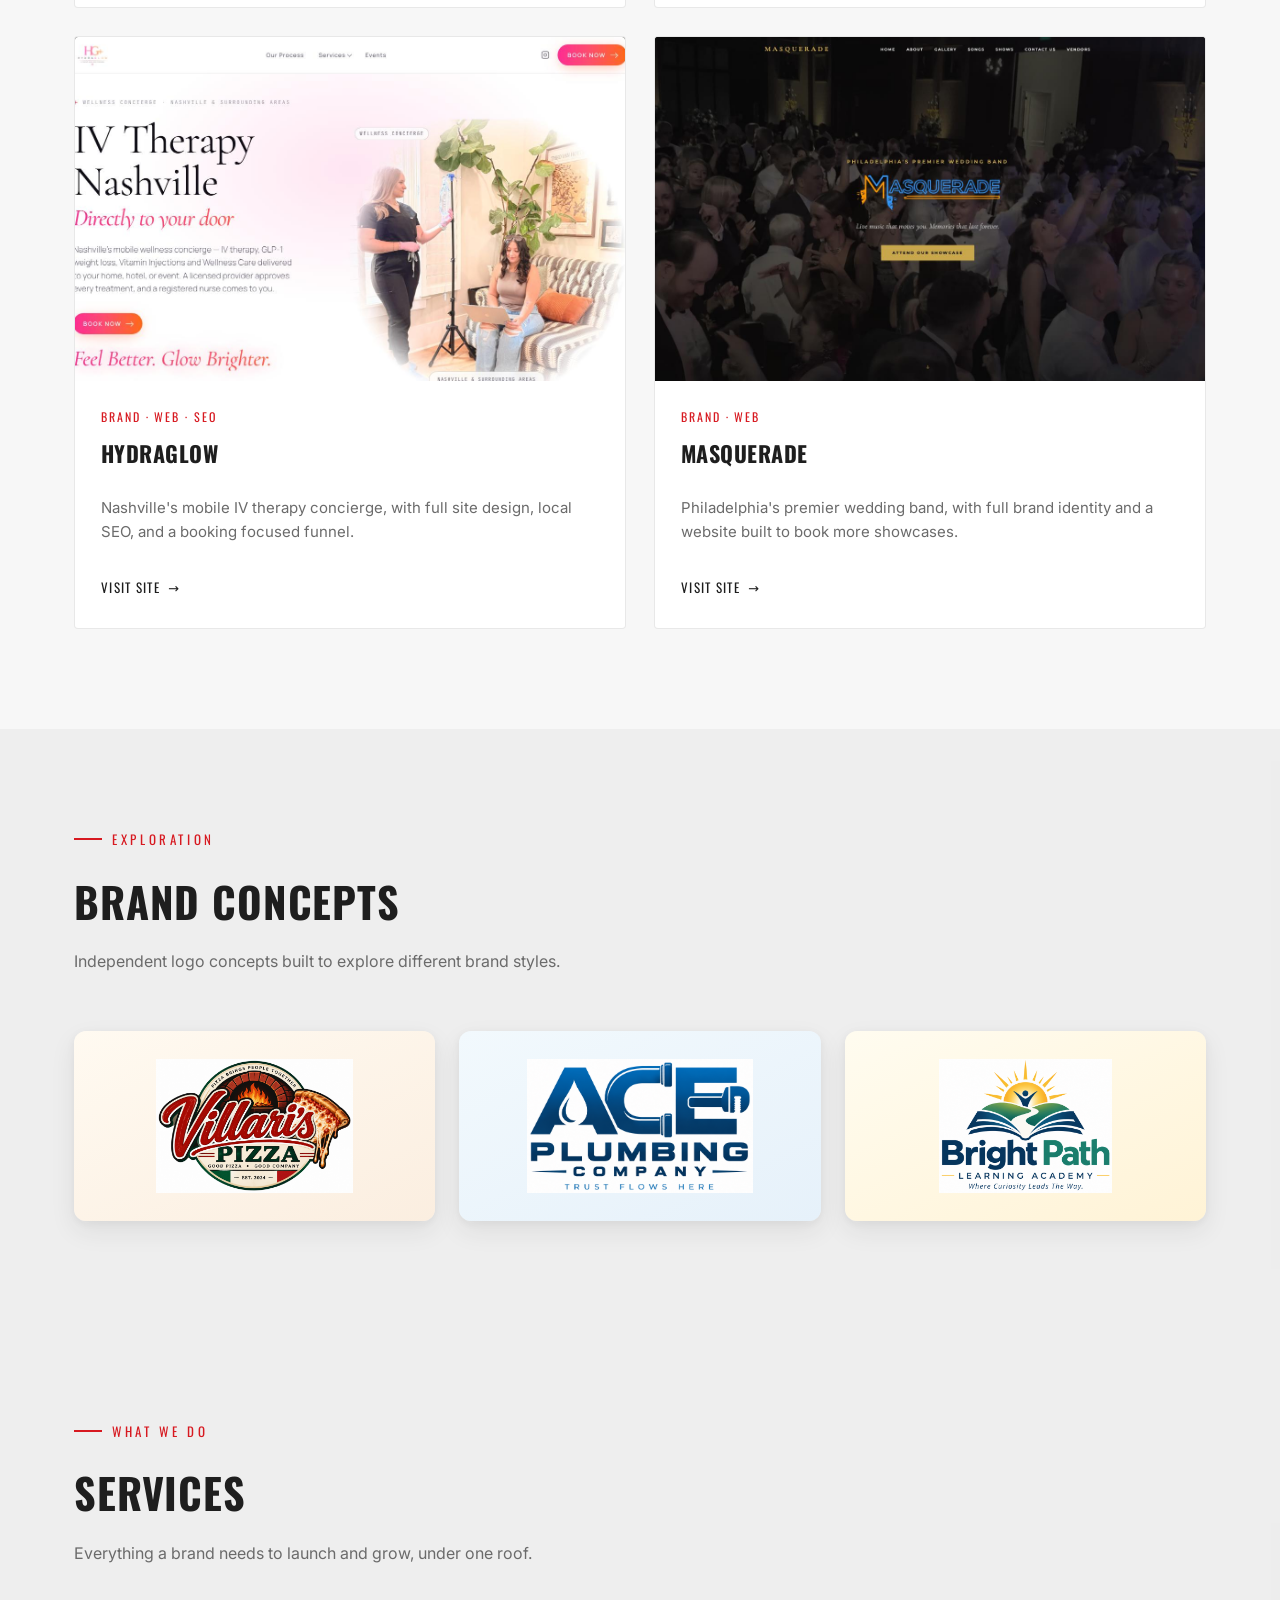
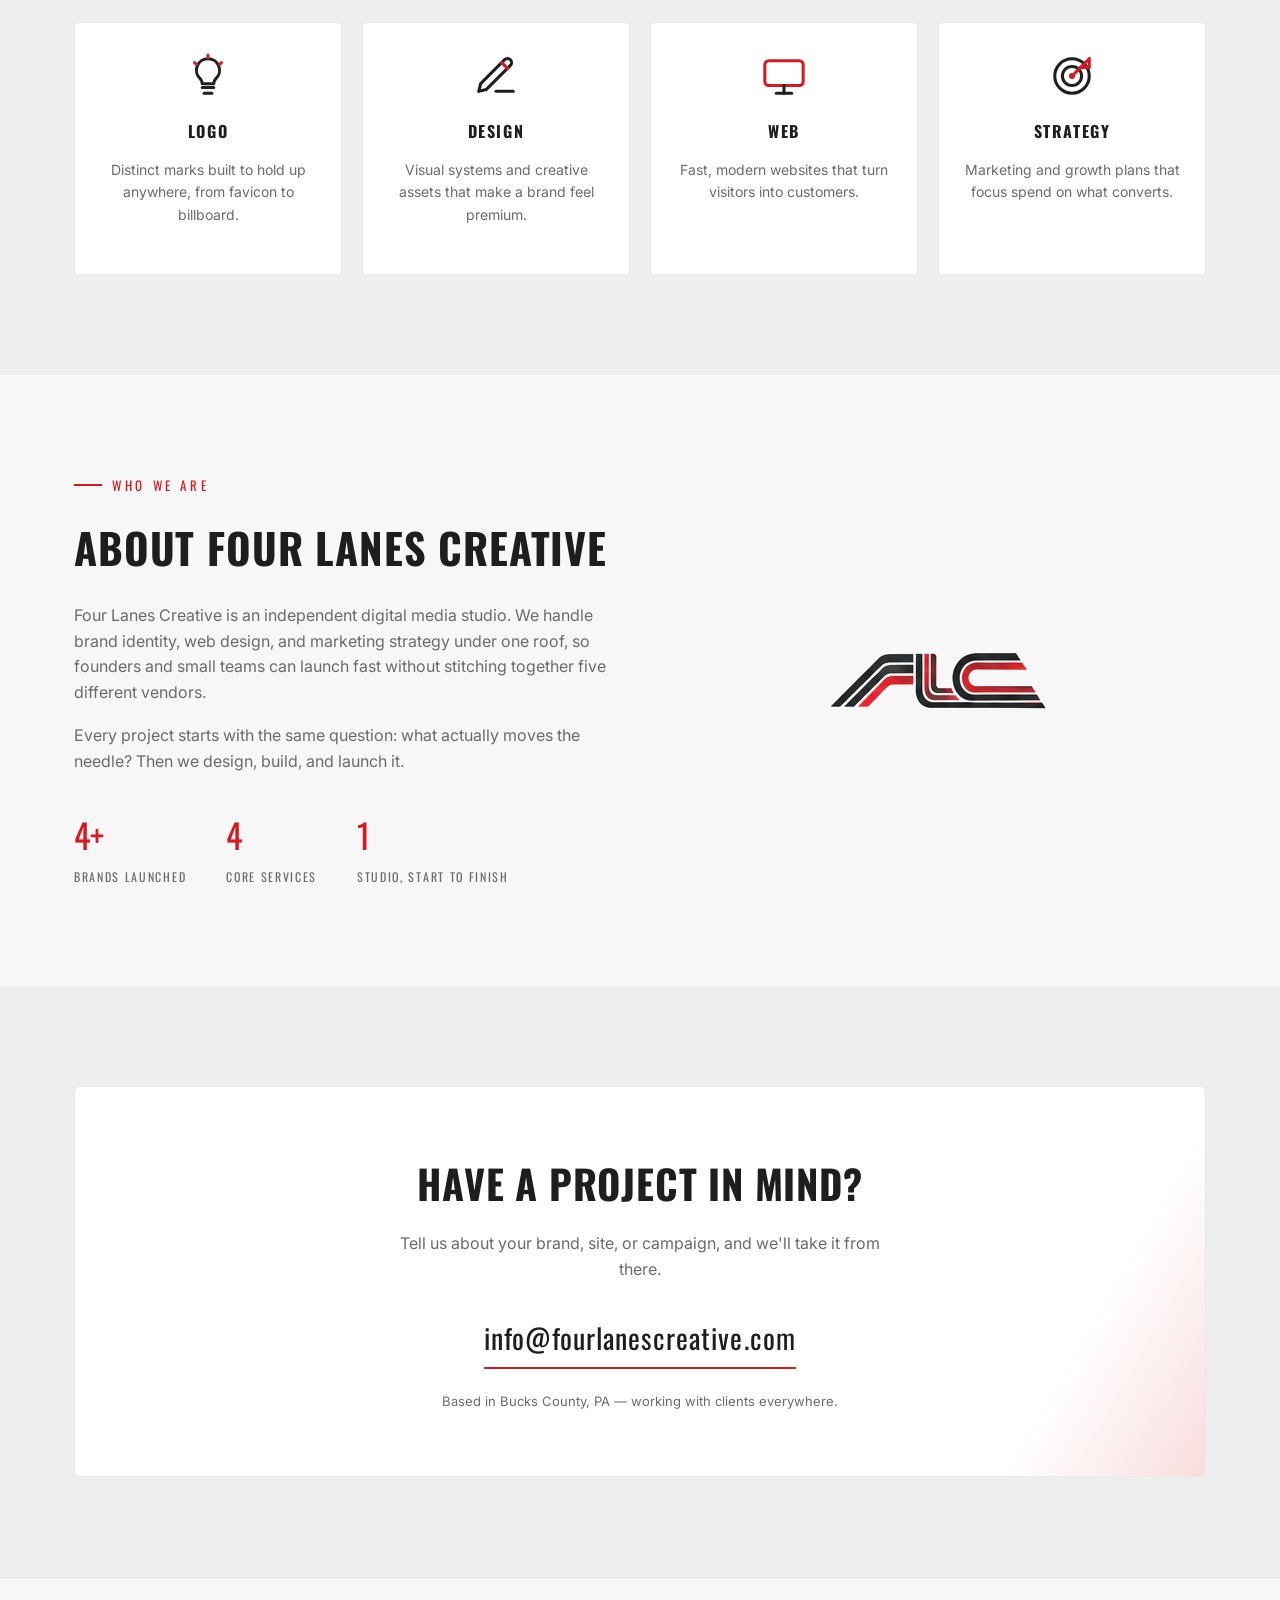
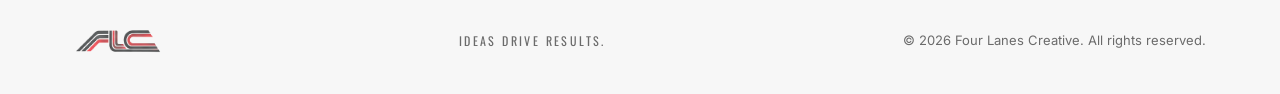
==== commit def51014: "Improve SEO: tighten meta description, block archive page, add location signals - Shorten meta descr" ====
--- a/index.html
+++ b/index.html
@@ -4,7 +4,7 @@
 <meta charset="utf-8">
 <title>Four Lanes Creative | Brand, Web &amp; Strategy Studio</title>
 <meta name="viewport" content="width=device-width,initial-scale=1">
-<meta name="description" content="Four Lanes Creative is a digital media studio building sharp brands, modern websites, and marketing strategy that converts, with logo, design, web, and strategy under one roof.">
+<meta name="description" content="Four Lanes Creative is a digital media studio building sharp brands, modern websites, and marketing strategy that converts — under one roof.">
 <link rel="canonical" href="https://fourlanescreative.com/">
 
 <link rel="icon" type="image/png" sizes="512x512" href="/assets/brand/favicon-512.png">
@@ -21,6 +21,10 @@
 <meta property="og:image" content="https://fourlanescreative.com/assets/brand/og-share-card.png">
 <meta property="og:image:width" content="1200">
 <meta property="og:image:height" content="630">
+<meta property="og:image:alt" content="Four Lanes Creative. Ideas Drive Results.">
+<meta property="og:image" content="https://fourlanescreative.com/assets/brand/og-share-square.png">
+<meta property="og:image:width" content="1080">
+<meta property="og:image:height" content="1080">
 <meta property="og:image:alt" content="Four Lanes Creative. Ideas Drive Results.">
 <meta property="og:locale" content="en_US">
 
@@ -42,7 +46,12 @@
   "logo": "https://fourlanescreative.com/assets/brand/flc-hero-lockup.png",
   "image": "https://fourlanescreative.com/assets/brand/og-share-card.png",
   "email": "info@fourlanescreative.com",
-  "areaServed": "US",
+  "address": {
+    "@type": "PostalAddress",
+    "addressRegion": "PA",
+    "addressCountry": "US"
+  },
+  "areaServed": ["Bucks County, PA", "US"],
   "sameAs": []
 }
 </script>
@@ -278,6 +287,10 @@
     color:var(--text);border-bottom:2px solid var(--red);padding-bottom:6px;
     position:relative;display:inline-block;
   }
+  .contact-box p.contact-location{
+    font-size:13px;color:var(--muted);margin:22px auto 0;
+    position:relative;max-width:480px;
+  }
 
   /* footer */
   footer{padding:50px 0 40px;border-top:1px solid var(--border);}
@@ -295,6 +308,8 @@
     .about-grid{grid-template-columns:1fr;}
     .about-mark{order:-1;}
     .about-mark img{max-width:180px;}
+    .concepts-grid{grid-template-columns:1fr;}
+    .concept-card{height:220px;}
   }
   @media (max-width:720px){
     .nav-links, .nav-cta{display:none;}
@@ -506,6 +521,7 @@
       <h2>Have a project in mind?</h2>
       <p>Tell us about your brand, site, or campaign, and we'll take it from there.</p>
       <a href="mailto:info@fourlanescreative.com" class="contact-email">info@fourlanescreative.com</a>
+      <p class="contact-location">Based in Bucks County, PA — working with clients everywhere.</p>
     </div>
   </div>
 </section>
